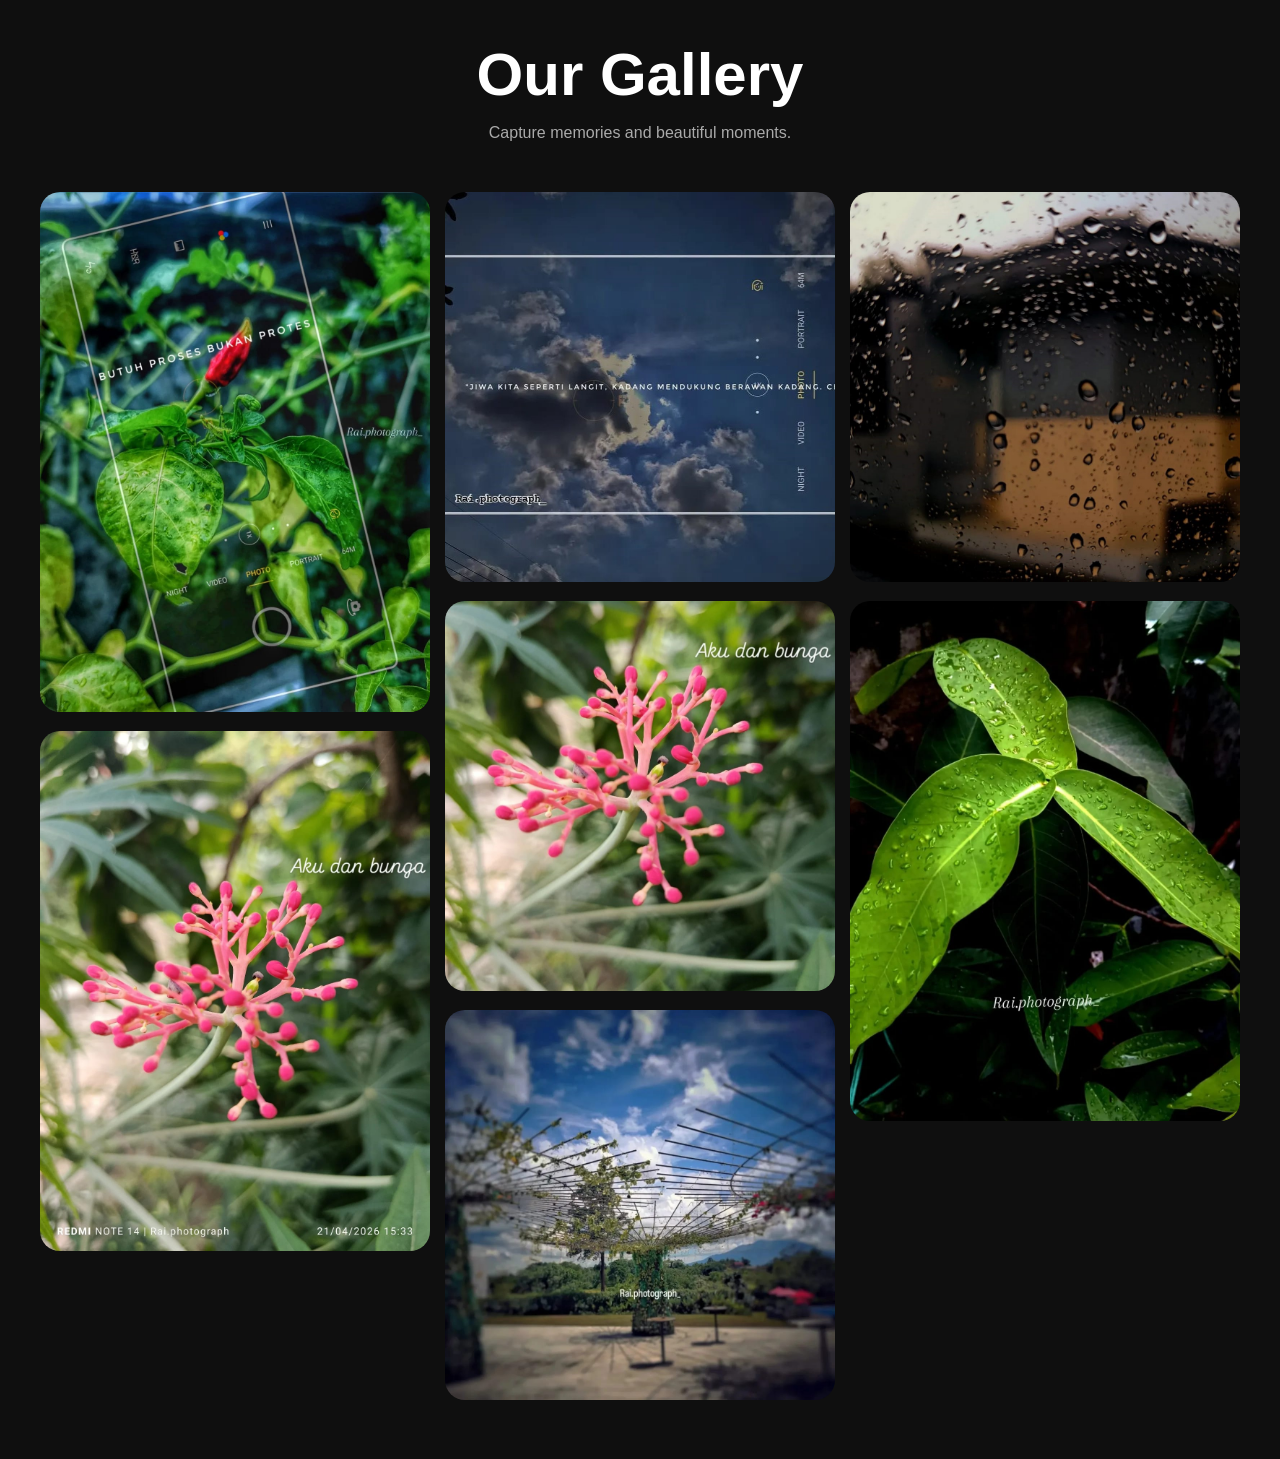
==== gallery.html @ 6c2e5dff "Add files via upload" ====
<!DOCTYPE html>
<html lang="id">
<head>
<meta charset="UTF-8">
<meta name="viewport" content="width=device-width, initial-scale=1.0">
<title>Gallery | Rai.photograph_</title>
<link rel="icon" type="image/jpg" href="https://c8.alamy.com/comp/2A682HN/slr-camera-photography-logo-icon-vector-design-2A682HN.jpg">

<style>

*{
margin:0;
padding:0;
box-sizing:border-box;
font-family:Segoe UI,sans-serif;
}

body{
background:#0f0f0f;
color:white;
padding:40px;
animation:fade 1s;
}

@keyframes fade{
from{
opacity:0;
}
to{
opacity:1;
}
}

h1{
text-align:center;
font-size:60px;
margin-bottom:15px;
}

p{
text-align:center;
color:#aaa;
margin-bottom:50px;
}

/* Masonry Gallery */

.gallery{
column-count:3;
column-gap:15px;
}

.gallery img{
width:100%;
margin-bottom:15px;
border-radius:20px;
cursor:pointer;
transition:.4s;
}

.gallery img:hover{
transform:scale(1.03);
filter:brightness(1.1);
}

/* Lightbox */

.lightbox{
position:fixed;
top:0;
left:0;
width:100%;
height:100%;
background:rgba(0,0,0,.95);
display:none;
justify-content:center;
align-items:center;
z-index:999;
}

.lightbox img{
max-width:90%;
max-height:90%;
border-radius:20px;
animation:zoom .3s;
}

@keyframes zoom{
from{
transform:scale(.8);
opacity:0;
}
to{
transform:scale(1);
opacity:1;
}
}

@media(max-width:900px){

.gallery{
column-count:2;
}

h1{
font-size:45px;
}

}

@media(max-width:600px){

.gallery{
column-count:1;
}

h1{
font-size:35px;
}

}

</style>
</head>
<body>
<h1>Our Gallery</h1>
<p>Capture memories and beautiful moments.</p>

<div class="gallery">

<img src="alam.jpg">
<img src="alam 2.jpg">
<img src="alam 5.jpg">
<img src="aku dan bunga.jpg">
<img src="HANS.jpg">
<img src="kaca.jpg">
<img src="alam 4.jpg">

</div>
<div class="lightbox">
<img src="">
</div>

<script>

let images = document.querySelectorAll(".gallery img");
let lightbox = document.querySelector(".lightbox");
let preview = document.querySelector(".lightbox img");

images.forEach(img=>{

img.onclick = ()=>{

lightbox.style.display = "flex";
preview.src = img.src;

}

});

lightbox.onclick = ()=>{

lightbox.style.display = "none";

}

</script>

</body>
</html>
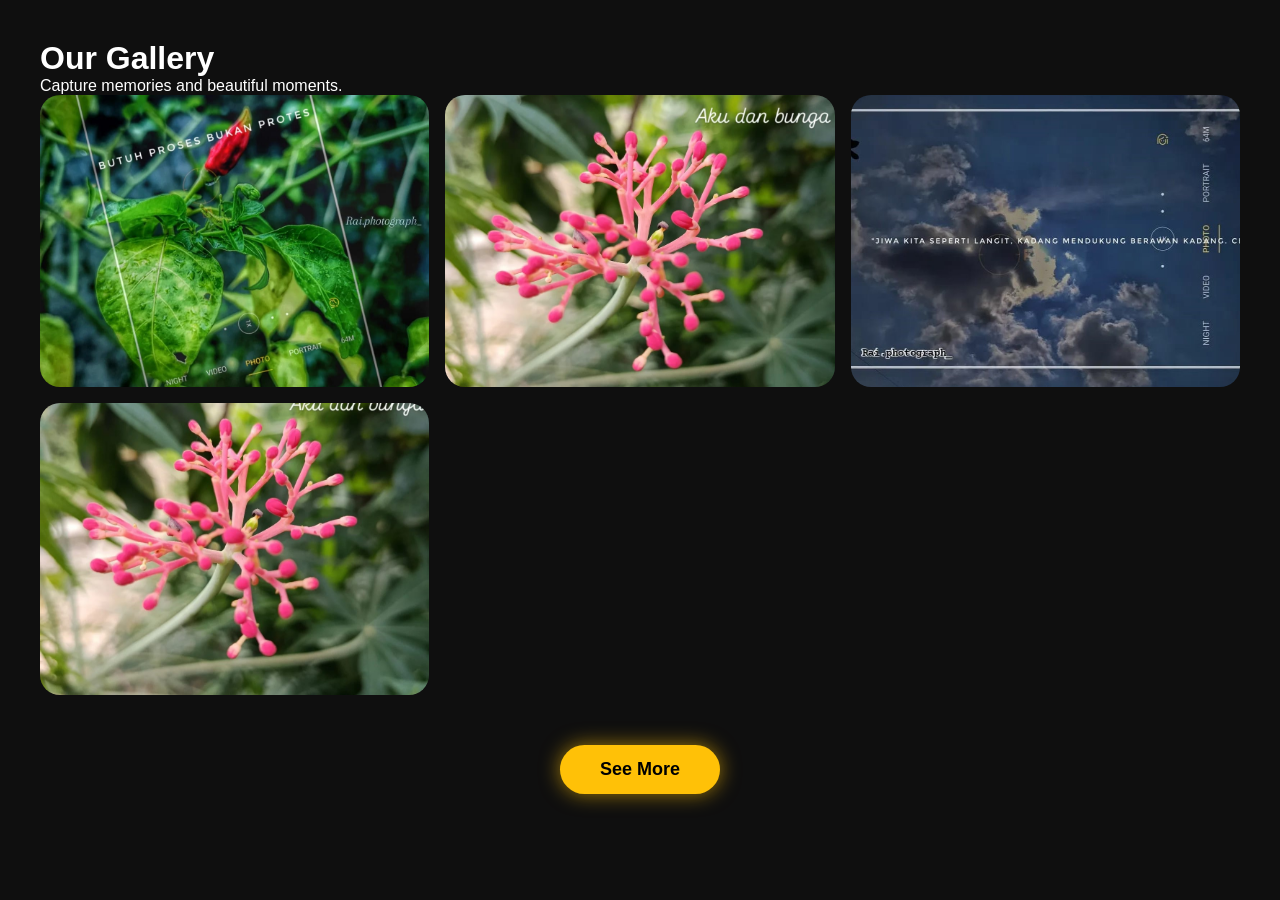
==== commit 988f126b: "Add files via upload" ====
--- a/gallery.html
+++ b/gallery.html
@@ -7,163 +7,231 @@
 <link rel="icon" type="image/jpg" href="https://c8.alamy.com/comp/2A682HN/slr-camera-photography-logo-icon-vector-design-2A682HN.jpg">
 
 <style>
-
-*{
-margin:0;
-padding:0;
-box-sizing:border-box;
-font-family:Segoe UI,sans-serif;
-}
-
-body{
-background:#0f0f0f;
-color:white;
-padding:40px;
-animation:fade 1s;
-}
-
-@keyframes fade{
-from{
-opacity:0;
-}
-to{
-opacity:1;
-}
-}
-
-h1{
-text-align:center;
-font-size:60px;
-margin-bottom:15px;
-}
-
-p{
-text-align:center;
-color:#aaa;
-margin-bottom:50px;
-}
-
-/* Masonry Gallery */
-
-.gallery{
-column-count:3;
-column-gap:15px;
-}
-
-.gallery img{
-width:100%;
-margin-bottom:15px;
-border-radius:20px;
-cursor:pointer;
-transition:.4s;
-}
-
-.gallery img:hover{
-transform:scale(1.03);
-filter:brightness(1.1);
+* { margin:0; padding:0; box-sizing:border-box; font-family:Segoe UI,sans-serif; }
+
+body {
+    background:#0f0f0f;
+    color:white;
+    padding:40px;
+}
+
+/* ==================== GALLERY - MINIMAL CELAH ==================== */
+.gallery {
+    display: grid;
+    grid-template-columns: repeat(auto-fill, minmax(300px, 1fr));
+    gap: 16px;
+    width: 100%;
+    max-width: 1400px;
+    margin: 0 auto;
+}
+
+.gallery img {
+    width: 100%;
+    height: 100%;
+    min-height: 280px;           /* Tinggi minimum */
+    border-radius: 20px;
+    cursor: pointer;
+    object-fit: cover;           /* Penting! */
+    aspect-ratio: 4 / 3;         /* Rasio konsisten */
+    transition: all 0.7s cubic-bezier(0.25, 0.1, 0.25, 1);
+    opacity: 0;
+    transform: translateY(50px);
+}
+
+.gallery img.show {
+    opacity: 1;
+    transform: translateY(0);
+}
+
+.gallery img.hidden {
+    display: none !important;
+}
+
+.gallery img:hover {
+    transform: scale(1.03);
+    filter: brightness(1.1);
+}
+
+/* Tombol */
+.toggle-btn {
+    display: block;
+    margin: 50px auto 0;
+    background-color: #ffc107;
+    color: black;
+    font-weight: bold;
+    border: none;
+    padding: 14px 40px;
+    border-radius: 50px;
+    cursor: pointer;
+    font-size: 18px;
+    box-shadow: 0 0 20px rgba(255, 193, 7, 0.6);
+    animation: pulseYellow 2s infinite;
+}
+
+.toggle-btn:hover {
+    background-color: #ffeb3b;
+    transform: translateY(-4px) scale(1.08);
+    box-shadow: 0 0 40px rgba(255, 193, 7, 0.9);
+}
+
+@keyframes pulseYellow {
+    0%, 100% { box-shadow: 0 0 15px rgba(255, 193, 7, 0.6); }
+    50% { box-shadow: 0 0 35px rgba(255, 193, 7, 0.9); }
 }
 
 /* Lightbox */
-
-.lightbox{
-position:fixed;
-top:0;
-left:0;
-width:100%;
-height:100%;
-background:rgba(0,0,0,.95);
-display:none;
-justify-content:center;
-align-items:center;
-z-index:999;
-}
-
-.lightbox img{
-max-width:90%;
-max-height:90%;
-border-radius:20px;
-animation:zoom .3s;
-}
-
-@keyframes zoom{
-from{
-transform:scale(.8);
-opacity:0;
-}
-to{
-transform:scale(1);
-opacity:1;
-}
-}
-
-@media(max-width:900px){
-
-.gallery{
-column-count:2;
-}
-
-h1{
-font-size:45px;
-}
-
-}
-
-@media(max-width:600px){
-
-.gallery{
-column-count:1;
-}
-
-h1{
-font-size:35px;
-}
-
-}
-
+.lightbox {
+    position:fixed;
+    top:0; left:0;
+    width:100%; height:100%;
+    background:rgba(0,0,0,0.95);
+    display:none;
+    justify-content:center;
+    align-items:center;
+    z-index:999;
+    opacity:0;
+    transition: opacity 0.4s ease;
+}
+
+.lightbox.active {
+    display:flex;
+    opacity:1;
+}
+
+.lightbox img {
+    max-width:90%;
+    max-height:90vh;
+    border-radius:20px;
+    box-shadow:0 0 50px rgba(255,255,255,0.4);
+}
+
+.lightbox.active img {
+    animation: zoomOpen 0.5s cubic-bezier(0.25, 0.1, 0.25, 1) forwards;
+}
+
+.lightbox.closing img {
+    animation: zoomClose 0.45s cubic-bezier(0.25, 0.1, 0.25, 1) forwards !important;
+}
+
+@keyframes zoomOpen {
+    from { opacity: 0; transform: scale(0.5) translateY(50px); }
+    to   { opacity: 1; transform: scale(1) translateY(0); }
+}
+
+@keyframes zoomClose {
+    from { opacity: 1; transform: scale(1) translateY(0); }
+    to   { opacity: 0; transform: scale(0.6) translateY(70px); }
+}
+
+/* Responsive */
+@media(max-width:900px) {
+    .gallery { grid-template-columns: repeat(auto-fill, minmax(260px, 1fr)); }
+}
+@media(max-width:600px) {
+    .gallery { grid-template-columns: repeat(auto-fill, minmax(240px, 1fr)); }
+}
 </style>
 </head>
 <body>
-<h1>Our Gallery</h1>
-<p>Capture memories and beautiful moments.</p>
-
-<div class="gallery">
-
-<img src="alam.jpg">
-<img src="alam 2.jpg">
-<img src="alam 5.jpg">
-<img src="aku dan bunga.jpg">
-<img src="HANS.jpg">
-<img src="kaca.jpg">
-<img src="alam 4.jpg">
-
-</div>
-<div class="lightbox">
-<img src="">
-</div>
+
+    <h1>Our Gallery</h1>
+    <p>Capture memories and beautiful moments.</p>
+
+    <div class="gallery" id="gallery">
+        <img src="alam.jpg" alt="Alam">
+        <img src="alam 2.jpg" alt="Alam 2">
+        <img src="alam 5.jpg" alt="Alam 5">
+        <img src="aku dan bunga.jpg" alt="Aku dan Bunga">
+        <img src="HANS.jpg" alt="Hans">
+        <img src="kaca.jpg" alt="Kaca">
+        <img src="alam 4.jpg" alt="Alam 4">
+        <img src="1.jpg" alt="1">
+        <img src="2.jpg" alt="2">
+        <img src="3.jpg" alt="3">
+        <img src="4.jpg" alt="4">
+    </div>
+
+    <button class="toggle-btn" id="toggleBtn">See More</button>
+
+    <div class="lightbox" id="lightbox">
+        <img src="" id="preview" alt="Preview">
+    </div>
 
 <script>
-
-let images = document.querySelectorAll(".gallery img");
-let lightbox = document.querySelector(".lightbox");
-let preview = document.querySelector(".lightbox img");
-
-images.forEach(img=>{
-
-img.onclick = ()=>{
-
-lightbox.style.display = "flex";
-preview.src = img.src;
-
-}
-
+// Lightbox
+const lightbox = document.getElementById('lightbox');
+const preview = document.getElementById('preview');
+
+document.querySelectorAll('.gallery img').forEach(img => {
+    img.addEventListener('click', function() {
+        preview.src = this.src;
+        lightbox.classList.add('active');
+    });
 });
 
-lightbox.onclick = ()=>{
-
-lightbox.style.display = "none";
-
-}
-
+lightbox.addEventListener('click', function(e) {
+    if (e.target === lightbox) {
+        lightbox.classList.add('closing');
+        setTimeout(() => {
+            lightbox.classList.remove('active');
+            lightbox.classList.remove('closing');
+        }, 450);
+    }
+});
+
+// See More & See Less
+const gallery = document.getElementById('gallery');
+const toggleBtn = document.getElementById('toggleBtn');
+const initialShow = 4;
+
+function initGallery() {
+    const images = gallery.querySelectorAll('img');
+    images.forEach((img, index) => {
+        if (index < initialShow) {
+            setTimeout(() => img.classList.add('show'), 100 + index * 120);
+        } else {
+            img.classList.add('hidden');
+        }
+    });
+}
+
+toggleBtn.addEventListener('click', function() {
+    const hiddenImages = gallery.querySelectorAll('img.hidden');
+
+    if (hiddenImages.length > 0) {
+        toggleBtn.textContent = "See Less";
+        toggleBtn.style.pointerEvents = "none";
+
+        hiddenImages.forEach((img, i) => {
+            img.classList.remove('hidden');
+            setTimeout(() => img.classList.add('show'), 10 + i * 130);
+        });
+
+        setTimeout(() => toggleBtn.style.pointerEvents = "auto", hiddenImages.length * 130 + 500);
+
+    } else {
+        toggleBtn.textContent = "See More";
+        toggleBtn.style.pointerEvents = "none";
+
+        const images = Array.from(gallery.querySelectorAll('img')).reverse();
+
+        images.forEach((img, i) => {
+            if (i < images.length - initialShow) {
+                setTimeout(() => {
+                    img.classList.remove('show');
+                    setTimeout(() => img.classList.add('hidden'), 700);
+                }, i * 90);
+            }
+        });
+
+        setTimeout(() => {
+            toggleBtn.style.pointerEvents = "auto";
+            gallery.scrollIntoView({ behavior: "smooth" });
+        }, 1100);
+    }
+});
+
+initGallery();
 </script>
 
 </body>
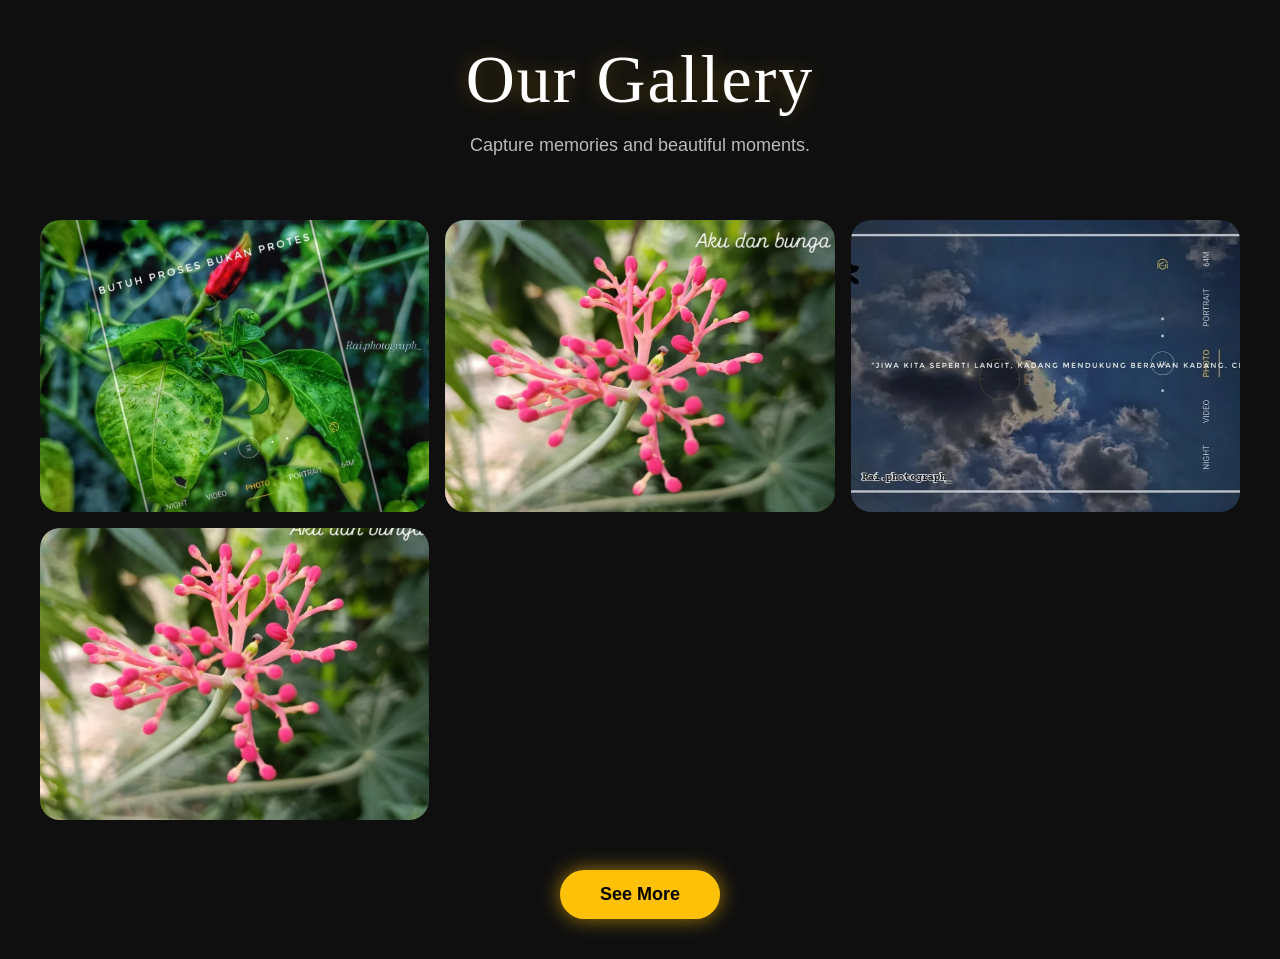
==== commit 79b35e80: "Add files via upload" ====
--- a/gallery.html
+++ b/gallery.html
@@ -15,7 +15,32 @@
     padding:40px;
 }
 
-/* ==================== GALLERY - MINIMAL CELAH ==================== */
+/* ==================== HEADER TITLE ==================== */
+.header {
+    text-align: center;
+    margin-bottom: 60px;
+}
+
+h1 {
+    font-family: 'Georgia', serif;
+    font-size: 68px;
+    font-weight: 400;
+    letter-spacing: 2px;
+    margin-bottom: 12px;
+    color: white;
+    text-shadow: 0 0 20px rgba(255, 193, 7, 0.3);
+}
+
+p {
+    font-family: 'Segoe UI', sans-serif;
+    font-size: 18px;
+    color: #bbbbbb;
+    max-width: 600px;
+    margin: 0 auto;
+    line-height: 1.6;
+}
+
+/* ==================== GALLERY ==================== */
 .gallery {
     display: grid;
     grid-template-columns: repeat(auto-fill, minmax(300px, 1fr));
@@ -28,11 +53,11 @@
 .gallery img {
     width: 100%;
     height: 100%;
-    min-height: 280px;           /* Tinggi minimum */
+    min-height: 280px;
     border-radius: 20px;
     cursor: pointer;
-    object-fit: cover;           /* Penting! */
-    aspect-ratio: 4 / 3;         /* Rasio konsisten */
+    object-fit: cover;
+    aspect-ratio: 4 / 3;
     transition: all 0.7s cubic-bezier(0.25, 0.1, 0.25, 1);
     opacity: 0;
     transform: translateY(50px);
@@ -126,16 +151,20 @@
 /* Responsive */
 @media(max-width:900px) {
     .gallery { grid-template-columns: repeat(auto-fill, minmax(260px, 1fr)); }
+    h1 { font-size: 52px; }
 }
 @media(max-width:600px) {
     .gallery { grid-template-columns: repeat(auto-fill, minmax(240px, 1fr)); }
+    h1 { font-size: 42px; }
 }
 </style>
 </head>
 <body>
 
-    <h1>Our Gallery</h1>
-    <p>Capture memories and beautiful moments.</p>
+    <div class="header">
+        <h1>Our Gallery</h1>
+        <p>Capture memories and beautiful moments.</p>
+    </div>
 
     <div class="gallery" id="gallery">
         <img src="alam.jpg" alt="Alam">
@@ -158,7 +187,7 @@
     </div>
 
 <script>
-// Lightbox
+// Lightbox & See More / See Less script tetap sama seperti sebelumnya
 const lightbox = document.getElementById('lightbox');
 const preview = document.getElementById('preview');
 
@@ -179,7 +208,6 @@
     }
 });
 
-// See More & See Less
 const gallery = document.getElementById('gallery');
 const toggleBtn = document.getElementById('toggleBtn');
 const initialShow = 4;
@@ -208,7 +236,6 @@
         });
 
         setTimeout(() => toggleBtn.style.pointerEvents = "auto", hiddenImages.length * 130 + 500);
-
     } else {
         toggleBtn.textContent = "See More";
         toggleBtn.style.pointerEvents = "none";
